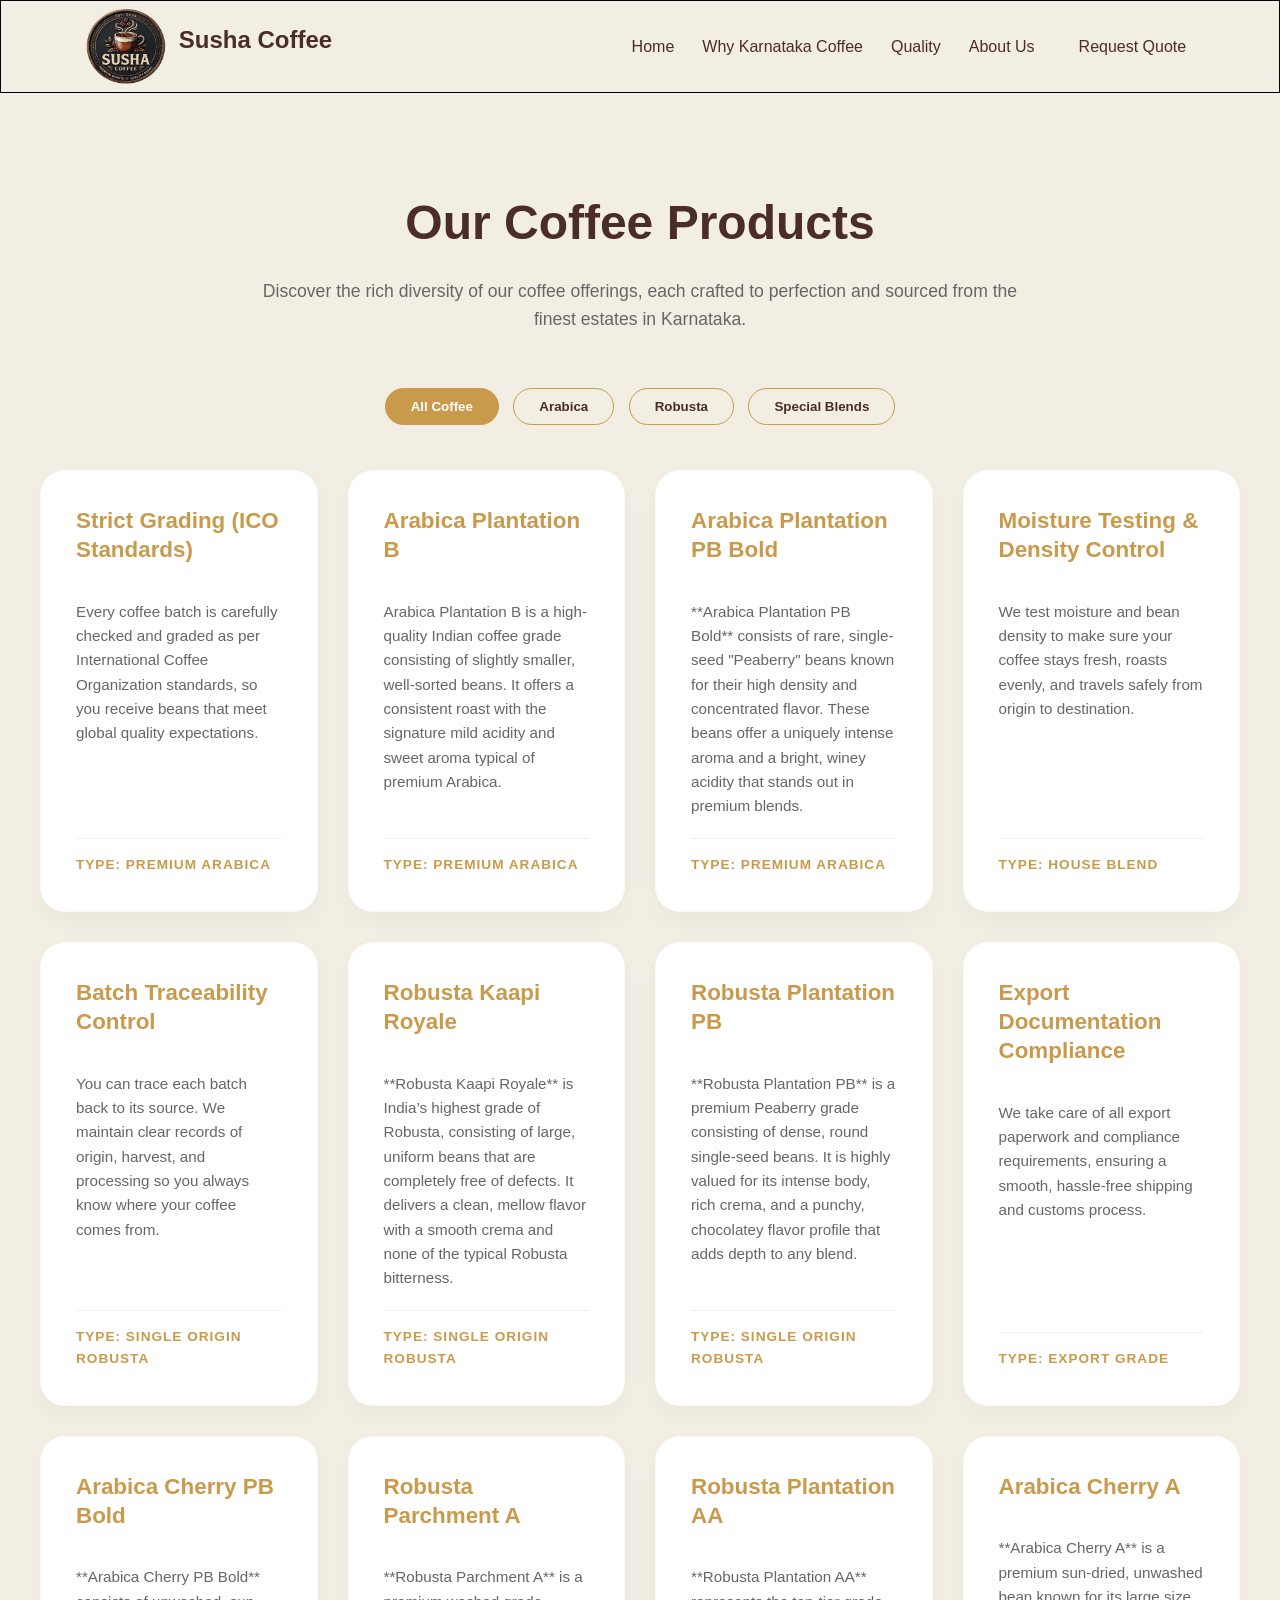
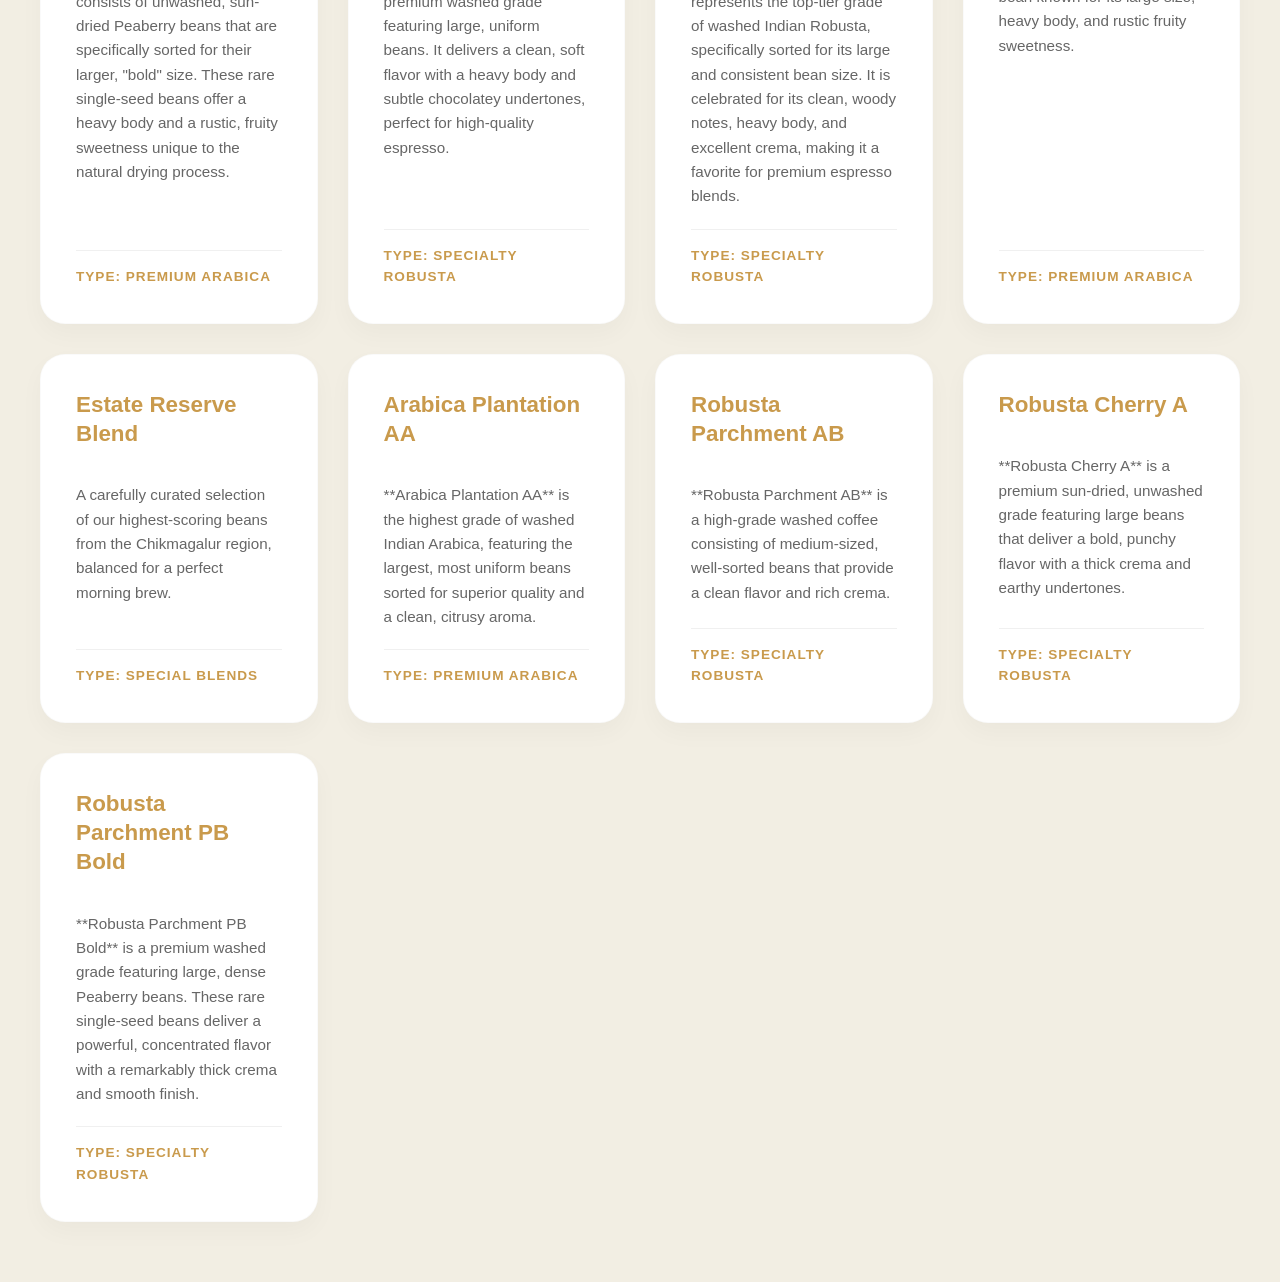
==== product.html @ 88b9f39b "Sushs coffe Group wesite prototype" ====
<!DOCTYPE html>
<html lang="en">
<head>
    <meta charset="UTF-8">
    <meta name="viewport" content="width=device-width, initial-scale=1.0">
    <title>Our Coffee Products | Susha Coffee</title>
    <style>
        /* --- CSS STYLES --- */
        :root {
            --bg-cream: #f2eee3;    /* The background color from your image */
            --card-white: #ffffff;
            --accent-gold: #c99a4c; /* The gold/tan color for titles */
            --text-dark: #4a2c2a;   /* Deep coffee brown */
            --text-muted: #666666;
        }

        body {
            background-color: var(--bg-cream);
            font-family: 'Segoe UI', Roboto, Helvetica, Arial, sans-serif;
            margin: 0;
            padding: 0;
            color: var(--text-dark);
            line-height: 1.6;
        }
        
        /* NAVBAR */
.navbar {
    background-color: var(--cream);
    display: flex;
    align-items: center;
    justify-content: space-between;
    padding: 0px 6%;
    position: sticky;
    top: 0;
    z-index: 1000;
    border-radius: 0%;
    border: 1px solid black;
}

.nav-logo {
    display: flex;
}

.nav-logo h2 {
    margin-top: 20px;
    margin-left: 5px;
    color: var(--coffee);
}


.nav-logo img {
    width: 80px;
    height: 75px;
    margin: 8px;

}

/* Desktop menu */
.nav-links {
    display: flex;
    list-style: none;
    gap: 28px;
}

.nav-links li a {
    text-decoration: none;
    color: var(--coffee);
    font-weight: 500;
    transition: 0.3s;
}

.nav-links li a:hover {
    color: var(--gold);
}

/* CTA button */
.btn-quote {
    padding: 8px 16px;
    border: 1px solid var(--gold);
    border-radius: 20px;
}

/* Hamburger */
.menu-toggle {
    display: none;
    flex-direction: column;
    cursor: pointer;
}

.menu-toggle span {
    background: black;
    height: 3px;
    width: 25px;
    margin: 4px 0;
    border-radius: 2px;
    transition: 0.3s ease;
    transform-origin: center;
}
        .container {
            max-width: 1200px;
            margin: 0 auto;
            padding: 60px 20px;
        }

        /* Header Section */
        .header-section {
            text-align: center;
            margin-bottom: 50px;
        }

        .header-section h1 {
            font-size: 3rem;
            margin-bottom: 15px;
            font-weight: 700;
        }

        .header-section p {
            max-width: 800px;
            margin: 0 auto;
            font-size: 1.1rem;
            color: var(--text-muted);
        }

        /* Filter Controls */
        .filter-controls {
            text-align: center;
            margin-bottom: 40px;
        }

        .filter-btn {
            background: transparent;
            border: 1.5px solid var(--accent-gold);
            color: var(--text-dark);
            padding: 10px 25px;
            margin: 5px;
            border-radius: 30px;
            cursor: pointer;
            font-weight: 600;
            transition: all 0.3s ease;
        }

        .filter-btn.active, .filter-btn:hover {
            background-color: var(--accent-gold);
            color: white;
        }

        /* Product Grid */
        .product-grid {
            display: grid;
            grid-template-columns: repeat(auto-fill, minmax(230px ,1fr));
            gap: 30px;
        }

        /* Card Design - Matching your image */
        .product-card {
            background-color: var(--card-white);
            border-radius: 25px;
            padding: 35px;
            box-shadow: 0 10px 25px rgba(0,0,0,0.03);
            transition: transform 0.3s ease, box-shadow 0.3s ease, opacity 0.3s ease;
            border: 1px solid rgba(0,0,0,0.02);
            display: flex;
            flex-direction: column;
        }

        .product-card:hover {
            transform: translateY(-8px);
            box-shadow: 0 15px 35px rgba(0,0,0,0.08);
        }

        .card-title {
            color: var(--accent-gold);
            font-size: 1.4rem;
            margin-bottom: 20px;
            margin-top: 0;
            line-height: 1.3;
        }

        .card-description {
            font-size: 0.95rem;
            color: var(--text-muted);
            margin-bottom: 20px;
            flex-grow: 1;
        }

        .card-meta {
            font-size: 0.85rem;
            font-weight: bold;
            text-transform: uppercase;
            letter-spacing: 1px;
            color: var(--accent-gold);
            border-top: 1px solid #f0f0f0;
            padding-top: 15px;
        }

        /* Animation for Filtering */
        .hidden {
            display: none;
        }

        @media (max-width: 768px) {
            .header-section h1 { font-size: 2.2rem; }
        }
    </style>
</head>
<body>

    <!-- NAV -->
    <nav class="navbar">
        <div class="nav-logo">
            <img src="Assets/Images/logo2-removebg-preview.png" alt="Susha Coffee Logo">
            <h2>Susha Coffee</h2>
        </div>

        <!-- Hamburger -->
        <div class="menu-toggle" id="menuToggle">
            <span></span>
            <span></span>
            <span></span>
        </div>

        <ul class="nav-links" id="navLinks">
            <li><a href="#">Home</a></li>
            <li><a href="index.html#why-kar">Why Karnataka Coffee</a></li>
            <li><a href="index.html#quality">Quality</a></li>
            <li><a href="about.html">About Us</a></li>
            <li><a href="index.html#contact-form" class="btn-quote">Request Quote</a></li>
        </ul>

    </nav>


    <div class="container">
        <header class="header-section">
            <h1>Our Coffee Products</h1>
            <p>Discover the rich diversity of our coffee offerings, each crafted to perfection and sourced from the finest estates in Karnataka.</p>
        </header>

        <div class="filter-controls">
            <button class="filter-btn active" data-filter="all">All Coffee</button>
            <button class="filter-btn" data-filter="arabica">Arabica</button>
            <button class="filter-btn" data-filter="robusta">Robusta</button>
            <button class="filter-btn" data-filter="blends">Special Blends</button>
        </div>

        <div class="product-grid" id="productGrid">
            
            <div class="product-card" data-category="arabica">
                <h3 class="card-title">Strict Grading (ICO Standards)</h3>
                <p class="card-description">Every coffee batch is carefully checked and graded as per International Coffee Organization standards, so you receive beans that meet global quality expectations.</p>
                <div class="card-meta">Type: Premium Arabica</div>
            </div>
            
            <div class="product-card" data-category="arabica">
                <h3 class="card-title">Arabica Plantation B</h3>
                <p class="card-description">Arabica Plantation B is a high-quality Indian coffee grade consisting of slightly smaller, well-sorted beans. It offers a consistent roast with the signature mild acidity and sweet aroma typical of premium Arabica.</p>
                <div class="card-meta">Type: Premium Arabica</div>
            </div>

            <div class="product-card" data-category="arabica">
                <h3 class="card-title">Arabica Plantation PB Bold</h3>
                <p class="card-description">**Arabica Plantation PB Bold** consists of rare, single-seed "Peaberry" beans known for their high density and concentrated flavor. These beans offer a uniquely intense aroma and a bright, winey acidity that stands out in premium blends.</p>
                <div class="card-meta">Type: Premium Arabica</div>
            </div>

            <div class="product-card" data-category="blends">
                <h3 class="card-title">Moisture Testing & Density Control</h3>
                <p class="card-description">We test moisture and bean density to make sure your coffee stays fresh, roasts evenly, and travels safely from origin to destination.</p>
                <div class="card-meta">Type: House Blend</div>
            </div>

            <div class="product-card" data-category="robusta">
                <h3 class="card-title">Batch Traceability Control</h3>
                <p class="card-description">You can trace each batch back to its source. We maintain clear records of origin, harvest, and processing so you always know where your coffee comes from.</p>
                <div class="card-meta">Type: Single Origin Robusta</div>
            </div>

            <div class="product-card" data-category="robusta">
                <h3 class="card-title">Robusta Kaapi Royale</h3>
                <p class="card-description">**Robusta Kaapi Royale** is India’s highest grade of Robusta, consisting of large, uniform beans that are completely free of defects. It delivers a clean, mellow flavor with a smooth crema and none of the typical Robusta bitterness.</p>
                <div class="card-meta">Type: Single Origin Robusta</div>
            </div>

            <div class="product-card" data-category="robusta">
                <h3 class="card-title">Robusta Plantation PB</h3>
                <p class="card-description">**Robusta Plantation PB** is a premium Peaberry grade consisting of dense, round single-seed beans. It is highly valued for its intense body, rich crema, and a punchy, chocolatey flavor profile that adds depth to any blend.</p>
                <div class="card-meta">Type: Single Origin Robusta</div>
            </div>

            <div class="product-card" data-category="arabica">
                <h3 class="card-title">Export Documentation Compliance</h3>
                <p class="card-description">We take care of all export paperwork and compliance requirements, ensuring a smooth, hassle-free shipping and customs process.</p>
                <div class="card-meta">Type: Export Grade</div>
            </div>

            <div class="product-card" data-category="arabica">
                <h3 class="card-title">Arabica Cherry PB Bold</h3>
                <p class="card-description">**Arabica Cherry PB Bold** consists of unwashed, sun-dried Peaberry beans that are specifically sorted for their larger, "bold" size. These rare single-seed beans offer a heavy body and a rustic, fruity sweetness unique to the natural drying process.</p>
                <div class="card-meta">Type: Premium Arabica</div>
            </div>

            <div class="product-card" data-category="robusta">
                <h3 class="card-title">Robusta Parchment A</h3>
                <p class="card-description">**Robusta Parchment A** is a premium washed grade featuring large, uniform beans. It delivers a clean, soft flavor with a heavy body and subtle chocolatey undertones, perfect for high-quality espresso.</p>
                <div class="card-meta">Type: Specialty Robusta</div>
            </div>

            <div class="product-card" data-category="robusta">
                <h3 class="card-title">Robusta Plantation AA</h3>
                <p class="card-description">**Robusta Plantation AA** represents the top-tier grade of washed Indian Robusta, specifically sorted for its large and consistent bean size. It is celebrated for its clean, woody notes, heavy body, and excellent crema, making it a favorite for premium espresso blends.</p>
                <div class="card-meta">Type: Specialty Robusta</div>
            </div>

            <div class="product-card" data-category="arabica">
                <h3 class="card-title">Arabica Cherry A</h3>
                <p class="card-description">**Arabica Cherry A** is a premium sun-dried, unwashed bean known for its large size, heavy body, and rustic fruity sweetness.</p>
                <div class="card-meta">Type: Premium Arabica</div>
            </div>

            <div class="product-card" data-category="blends">
                <h3 class="card-title">Estate Reserve Blend</h3>
                <p class="card-description">A carefully curated selection of our highest-scoring beans from the Chikmagalur region, balanced for a perfect morning brew.</p>
                <div class="card-meta">Type: Special Blends</div>
            </div>

            <div class="product-card" data-category="arabica">
                <h3 class="card-title">Arabica Plantation AA</h3>
                <p class="card-description">**Arabica Plantation AA** is the highest grade of washed Indian Arabica, featuring the largest, most uniform beans sorted for superior quality and a clean, citrusy aroma.</p>
                <div class="card-meta">Type: Premium Arabica</div>
            </div>

            <div class="product-card" data-category="robusta">
                <h3 class="card-title">Robusta Parchment AB</h3>
                <p class="card-description">**Robusta Parchment AB** is a high-grade washed coffee consisting of medium-sized, well-sorted beans that provide a clean flavor and rich crema.</p>
                <div class="card-meta">Type: Specialty Robusta</div>
            </div>

            <div class="product-card" data-category="robusta">
                <h3 class="card-title">Robusta Cherry A</h3>
                <p class="card-description">**Robusta Cherry A** is a premium sun-dried, unwashed grade featuring large beans that deliver a bold, punchy flavor with a thick crema and earthy undertones.</p>
                <div class="card-meta">Type: Specialty Robusta</div>
            </div>

            <div class="product-card" data-category="robusta">
                <h3 class="card-title">Robusta Parchment PB Bold</h3>
                <p class="card-description">**Robusta Parchment PB Bold** is a premium washed grade featuring large, dense Peaberry beans. These rare single-seed beans deliver a powerful, concentrated flavor with a remarkably thick crema and smooth finish.</p>
                <div class="card-meta">Type: Specialty Robusta</div>
            </div>

        </div>
    </div>

    <script>
        document.addEventListener('DOMContentLoaded', () => {
            const buttons = document.querySelectorAll('.filter-btn');
            const cards = document.querySelectorAll('.product-card');

            buttons.forEach(button => {
                button.addEventListener('click', () => {
                    // 1. Update active button UI
                    buttons.forEach(btn => btn.classList.remove('active'));
                    button.classList.add('active');

                    // 2. Get filter value
                    const filterValue = button.getAttribute('data-filter');

                    // 3. Filter the cards
                    cards.forEach(card => {
                        const cardCategory = card.getAttribute('data-category');
                        
                        if (filterValue === 'all' || filterValue === cardCategory) {
                            card.classList.remove('hidden');
                            // Small delay for fade-in effect
                            setTimeout(() => {
                                card.style.opacity = '1';
                                card.style.transform = 'scale(1)';
                            }, 10);
                        } else {
                            card.style.opacity = '0';
                            card.style.transform = 'scale(0.95)';
                            // Wait for transition before hiding
                            setTimeout(() => {
                                card.classList.add('hidden');
                            }, 300);
                        }
                    });
                });
            });
        });
    </script>
</body>
</html>
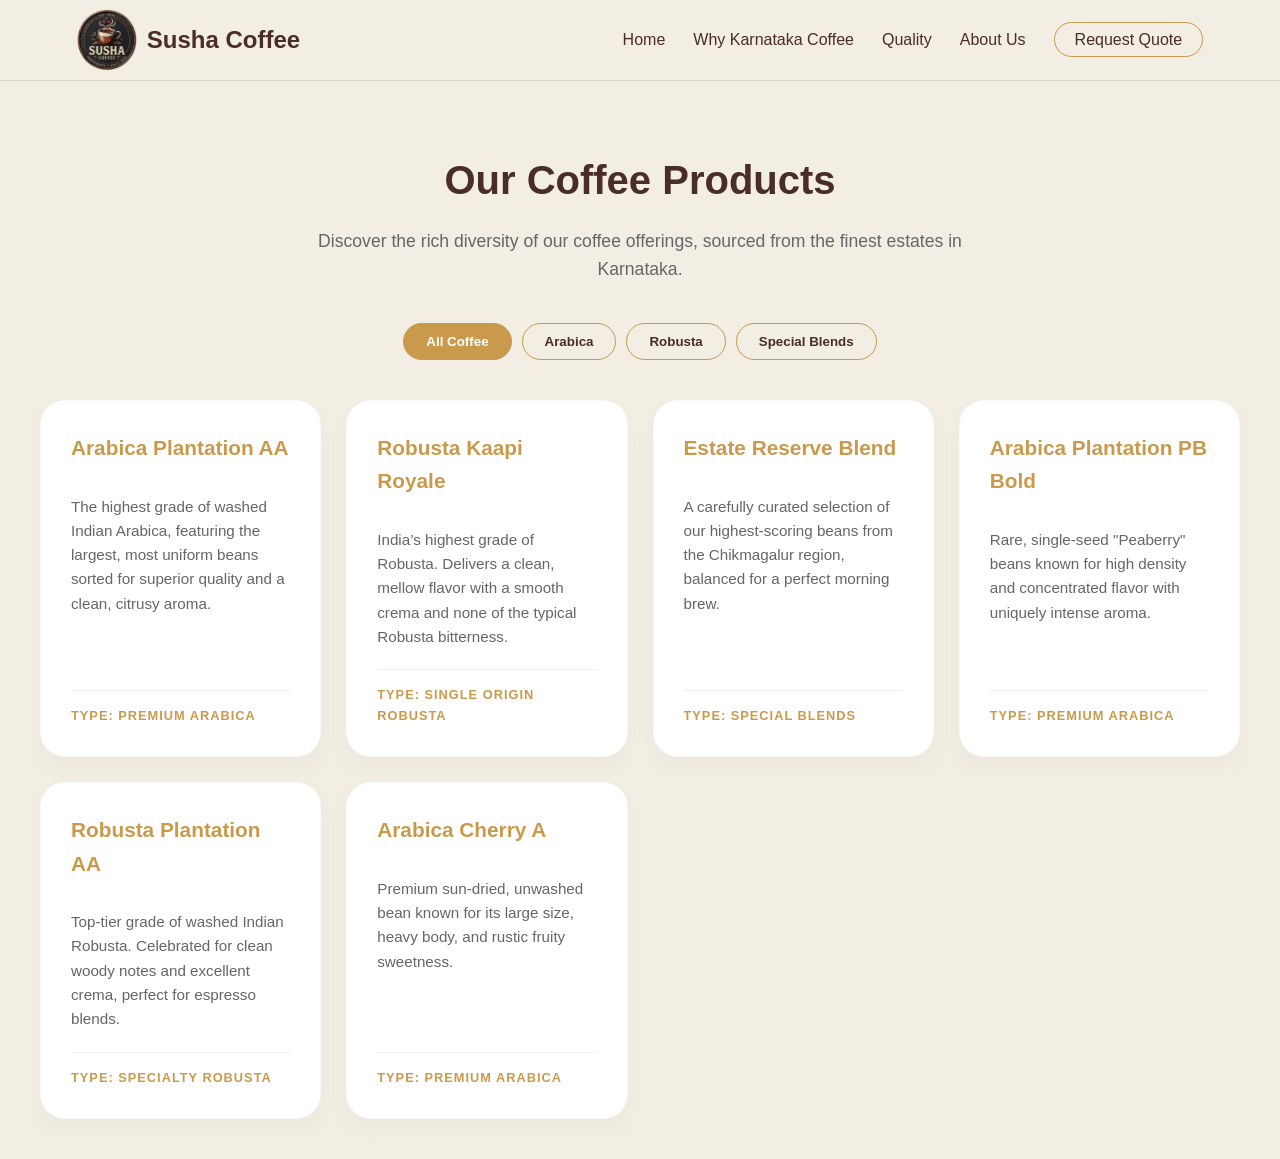
==== commit 91067471: "Update product page with responsive mobile view and hamburger menu" ====
--- a/product.html
+++ b/product.html
@@ -5,15 +5,17 @@
     <meta name="viewport" content="width=device-width, initial-scale=1.0">
     <title>Our Coffee Products | Susha Coffee</title>
     <style>
-        /* --- CSS STYLES --- */
+        /* --- CSS VARIABLES --- */
         :root {
-            --bg-cream: #f2eee3;    /* The background color from your image */
+            --bg-cream: #f2eee3;
             --card-white: #ffffff;
-            --accent-gold: #c99a4c; /* The gold/tan color for titles */
-            --text-dark: #4a2c2a;   /* Deep coffee brown */
+            --accent-gold: #c99a4c;
+            --text-dark: #4a2c2a;
             --text-muted: #666666;
-        }
-
+            --nav-height: 80px;
+        }
+
+        /* --- BASE STYLES --- */
         body {
             background-color: var(--bg-cream);
             font-family: 'Segoe UI', Roboto, Helvetica, Arial, sans-serif;
@@ -21,101 +23,105 @@
             padding: 0;
             color: var(--text-dark);
             line-height: 1.6;
-        }
-        
-        /* NAVBAR */
-.navbar {
-    background-color: var(--cream);
-    display: flex;
-    align-items: center;
-    justify-content: space-between;
-    padding: 0px 6%;
-    position: sticky;
-    top: 0;
-    z-index: 1000;
-    border-radius: 0%;
-    border: 1px solid black;
-}
-
-.nav-logo {
-    display: flex;
-}
-
-.nav-logo h2 {
-    margin-top: 20px;
-    margin-left: 5px;
-    color: var(--coffee);
-}
-
-
-.nav-logo img {
-    width: 80px;
-    height: 75px;
-    margin: 8px;
-
-}
-
-/* Desktop menu */
-.nav-links {
-    display: flex;
-    list-style: none;
-    gap: 28px;
-}
-
-.nav-links li a {
-    text-decoration: none;
-    color: var(--coffee);
-    font-weight: 500;
-    transition: 0.3s;
-}
-
-.nav-links li a:hover {
-    color: var(--gold);
-}
-
-/* CTA button */
-.btn-quote {
-    padding: 8px 16px;
-    border: 1px solid var(--gold);
-    border-radius: 20px;
-}
-
-/* Hamburger */
-.menu-toggle {
-    display: none;
-    flex-direction: column;
-    cursor: pointer;
-}
-
-.menu-toggle span {
-    background: black;
-    height: 3px;
-    width: 25px;
-    margin: 4px 0;
-    border-radius: 2px;
-    transition: 0.3s ease;
-    transform-origin: center;
-}
+            overflow-x: hidden;
+        }
+
+        /* --- NAVBAR --- */
+        .navbar {
+            background-color: var(--bg-cream);
+            display: flex;
+            align-items: center;
+            justify-content: space-between;
+            padding: 0 6%;
+            height: var(--nav-height);
+            position: sticky;
+            top: 0;
+            z-index: 1000;
+            border-bottom: 1px solid rgba(0,0,0,0.1);
+        }
+
+        .nav-logo {
+            display: flex;
+            align-items: center;
+        }
+
+        .nav-logo h2 {
+            margin: 0 0 0 10px;
+            color: var(--text-dark);
+            font-size: 1.5rem;
+        }
+
+        .nav-logo img {
+            width: 60px;
+            height: auto;
+        }
+
+        /* Desktop Menu */
+        .nav-links {
+            display: flex;
+            list-style: none;
+            gap: 28px;
+            align-items: center;
+            margin: 0;
+            padding: 0;
+            transition: 0.4s ease-in-out;
+        }
+
+        .nav-links li a {
+            text-decoration: none;
+            color: var(--text-dark);
+            font-weight: 500;
+            transition: 0.3s;
+        }
+
+        .nav-links li a:hover {
+            color: var(--accent-gold);
+        }
+
+        .btn-quote {
+            padding: 8px 20px;
+            border: 1.5px solid var(--accent-gold);
+            border-radius: 25px;
+            background: transparent;
+        }
+
+        /* Hamburger Icon */
+        .menu-toggle {
+            display: none;
+            flex-direction: column;
+            cursor: pointer;
+            z-index: 1001;
+        }
+
+        .menu-toggle span {
+            background: var(--text-dark);
+            height: 3px;
+            width: 25px;
+            margin: 4px 0;
+            border-radius: 2px;
+            transition: 0.3s ease;
+        }
+
+        /* --- MAIN CONTENT --- */
         .container {
             max-width: 1200px;
             margin: 0 auto;
-            padding: 60px 20px;
-        }
-
-        /* Header Section */
+            padding: 40px 20px;
+        }
+
         .header-section {
             text-align: center;
-            margin-bottom: 50px;
+            margin-bottom: 40px;
         }
 
         .header-section h1 {
-            font-size: 3rem;
+            font-size: 2.5rem;
             margin-bottom: 15px;
             font-weight: 700;
         }
 
         .header-section p {
-            max-width: 800px;
+            max-width: 700px;
             margin: 0 auto;
             font-size: 1.1rem;
             color: var(--text-muted);
@@ -125,14 +131,17 @@
         .filter-controls {
             text-align: center;
             margin-bottom: 40px;
+            display: flex;
+            justify-content: center;
+            flex-wrap: wrap;
+            gap: 10px;
         }
 
         .filter-btn {
             background: transparent;
             border: 1.5px solid var(--accent-gold);
             color: var(--text-dark);
-            padding: 10px 25px;
-            margin: 5px;
+            padding: 10px 22px;
             border-radius: 30px;
             cursor: pointer;
             font-weight: 600;
@@ -147,33 +156,31 @@
         /* Product Grid */
         .product-grid {
             display: grid;
-            grid-template-columns: repeat(auto-fill, minmax(230px ,1fr));
-            gap: 30px;
-        }
-
-        /* Card Design - Matching your image */
+            grid-template-columns: repeat(auto-fill, minmax(280px, 1fr));
+            gap: 25px;
+        }
+
         .product-card {
             background-color: var(--card-white);
             border-radius: 25px;
-            padding: 35px;
+            padding: 30px;
             box-shadow: 0 10px 25px rgba(0,0,0,0.03);
             transition: transform 0.3s ease, box-shadow 0.3s ease, opacity 0.3s ease;
+            display: flex;
+            flex-direction: column;
             border: 1px solid rgba(0,0,0,0.02);
-            display: flex;
-            flex-direction: column;
         }
 
         .product-card:hover {
-            transform: translateY(-8px);
+            transform: translateY(-5px);
             box-shadow: 0 15px 35px rgba(0,0,0,0.08);
         }
 
         .card-title {
             color: var(--accent-gold);
-            font-size: 1.4rem;
-            margin-bottom: 20px;
+            font-size: 1.3rem;
+            margin-bottom: 15px;
             margin-top: 0;
-            line-height: 1.3;
         }
 
         .card-description {
@@ -184,8 +191,8 @@
         }
 
         .card-meta {
-            font-size: 0.85rem;
-            font-weight: bold;
+            font-size: 0.8rem;
+            font-weight: 700;
             text-transform: uppercase;
             letter-spacing: 1px;
             color: var(--accent-gold);
@@ -193,26 +200,75 @@
             padding-top: 15px;
         }
 
-        /* Animation for Filtering */
         .hidden {
             display: none;
         }
 
-        @media (max-width: 768px) {
-            .header-section h1 { font-size: 2.2rem; }
+        /* --- MOBILE RESPONSIVE QUERIES --- */
+        @media (max-width: 992px) {
+            .menu-toggle {
+                display: flex;
+            }
+
+            .nav-links {
+                position: fixed;
+                top: 0;
+                right: -100%;
+                width: 70%;
+                height: 100vh;
+                background-color: var(--card-white);
+                flex-direction: column;
+                justify-content: center;
+                box-shadow: -10px 0 30px rgba(0,0,0,0.1);
+                z-index: 1000;
+            }
+
+            .nav-links.active {
+                right: 0;
+            }
+
+            /* Hamburger to X Animation */
+            .menu-toggle.open span:nth-child(1) {
+                transform: rotate(45deg) translate(5px, 6px);
+            }
+            .menu-toggle.open span:nth-child(2) {
+                opacity: 0;
+            }
+            .menu-toggle.open span:nth-child(3) {
+                transform: rotate(-45deg) translate(5px, -6px);
+            }
+        }
+
+        @media (max-width: 600px) {
+            .header-section h1 { font-size: 1.8rem; }
+            
+            .filter-controls {
+                justify-content: flex-start;
+                overflow-x: auto;
+                white-space: nowrap;
+                padding: 0 10px 15px 10px;
+                -webkit-overflow-scrolling: touch;
+            }
+
+            .filter-btn {
+                padding: 8px 16px;
+                font-size: 0.85rem;
+            }
+
+            .product-grid {
+                grid-template-columns: 1fr; /* Single column on phones */
+            }
         }
     </style>
 </head>
 <body>
 
-    <!-- NAV -->
     <nav class="navbar">
         <div class="nav-logo">
             <img src="Assets/Images/logo2-removebg-preview.png" alt="Susha Coffee Logo">
             <h2>Susha Coffee</h2>
         </div>
 
-        <!-- Hamburger -->
         <div class="menu-toggle" id="menuToggle">
             <span></span>
             <span></span>
@@ -226,14 +282,12 @@
             <li><a href="about.html">About Us</a></li>
             <li><a href="index.html#contact-form" class="btn-quote">Request Quote</a></li>
         </ul>
-
     </nav>
-
 
     <div class="container">
         <header class="header-section">
             <h1>Our Coffee Products</h1>
-            <p>Discover the rich diversity of our coffee offerings, each crafted to perfection and sourced from the finest estates in Karnataka.</p>
+            <p>Discover the rich diversity of our coffee offerings, sourced from the finest estates in Karnataka.</p>
         </header>
 
         <div class="filter-controls">
@@ -244,77 +298,16 @@
         </div>
 
         <div class="product-grid" id="productGrid">
-            
             <div class="product-card" data-category="arabica">
-                <h3 class="card-title">Strict Grading (ICO Standards)</h3>
-                <p class="card-description">Every coffee batch is carefully checked and graded as per International Coffee Organization standards, so you receive beans that meet global quality expectations.</p>
+                <h3 class="card-title">Arabica Plantation AA</h3>
+                <p class="card-description">The highest grade of washed Indian Arabica, featuring the largest, most uniform beans sorted for superior quality and a clean, citrusy aroma.</p>
                 <div class="card-meta">Type: Premium Arabica</div>
-            </div>
-            
-            <div class="product-card" data-category="arabica">
-                <h3 class="card-title">Arabica Plantation B</h3>
-                <p class="card-description">Arabica Plantation B is a high-quality Indian coffee grade consisting of slightly smaller, well-sorted beans. It offers a consistent roast with the signature mild acidity and sweet aroma typical of premium Arabica.</p>
-                <div class="card-meta">Type: Premium Arabica</div>
-            </div>
-
-            <div class="product-card" data-category="arabica">
-                <h3 class="card-title">Arabica Plantation PB Bold</h3>
-                <p class="card-description">**Arabica Plantation PB Bold** consists of rare, single-seed "Peaberry" beans known for their high density and concentrated flavor. These beans offer a uniquely intense aroma and a bright, winey acidity that stands out in premium blends.</p>
-                <div class="card-meta">Type: Premium Arabica</div>
-            </div>
-
-            <div class="product-card" data-category="blends">
-                <h3 class="card-title">Moisture Testing & Density Control</h3>
-                <p class="card-description">We test moisture and bean density to make sure your coffee stays fresh, roasts evenly, and travels safely from origin to destination.</p>
-                <div class="card-meta">Type: House Blend</div>
-            </div>
-
-            <div class="product-card" data-category="robusta">
-                <h3 class="card-title">Batch Traceability Control</h3>
-                <p class="card-description">You can trace each batch back to its source. We maintain clear records of origin, harvest, and processing so you always know where your coffee comes from.</p>
-                <div class="card-meta">Type: Single Origin Robusta</div>
             </div>
 
             <div class="product-card" data-category="robusta">
                 <h3 class="card-title">Robusta Kaapi Royale</h3>
-                <p class="card-description">**Robusta Kaapi Royale** is India’s highest grade of Robusta, consisting of large, uniform beans that are completely free of defects. It delivers a clean, mellow flavor with a smooth crema and none of the typical Robusta bitterness.</p>
+                <p class="card-description">India’s highest grade of Robusta. Delivers a clean, mellow flavor with a smooth crema and none of the typical Robusta bitterness.</p>
                 <div class="card-meta">Type: Single Origin Robusta</div>
-            </div>
-
-            <div class="product-card" data-category="robusta">
-                <h3 class="card-title">Robusta Plantation PB</h3>
-                <p class="card-description">**Robusta Plantation PB** is a premium Peaberry grade consisting of dense, round single-seed beans. It is highly valued for its intense body, rich crema, and a punchy, chocolatey flavor profile that adds depth to any blend.</p>
-                <div class="card-meta">Type: Single Origin Robusta</div>
-            </div>
-
-            <div class="product-card" data-category="arabica">
-                <h3 class="card-title">Export Documentation Compliance</h3>
-                <p class="card-description">We take care of all export paperwork and compliance requirements, ensuring a smooth, hassle-free shipping and customs process.</p>
-                <div class="card-meta">Type: Export Grade</div>
-            </div>
-
-            <div class="product-card" data-category="arabica">
-                <h3 class="card-title">Arabica Cherry PB Bold</h3>
-                <p class="card-description">**Arabica Cherry PB Bold** consists of unwashed, sun-dried Peaberry beans that are specifically sorted for their larger, "bold" size. These rare single-seed beans offer a heavy body and a rustic, fruity sweetness unique to the natural drying process.</p>
-                <div class="card-meta">Type: Premium Arabica</div>
-            </div>
-
-            <div class="product-card" data-category="robusta">
-                <h3 class="card-title">Robusta Parchment A</h3>
-                <p class="card-description">**Robusta Parchment A** is a premium washed grade featuring large, uniform beans. It delivers a clean, soft flavor with a heavy body and subtle chocolatey undertones, perfect for high-quality espresso.</p>
-                <div class="card-meta">Type: Specialty Robusta</div>
-            </div>
-
-            <div class="product-card" data-category="robusta">
-                <h3 class="card-title">Robusta Plantation AA</h3>
-                <p class="card-description">**Robusta Plantation AA** represents the top-tier grade of washed Indian Robusta, specifically sorted for its large and consistent bean size. It is celebrated for its clean, woody notes, heavy body, and excellent crema, making it a favorite for premium espresso blends.</p>
-                <div class="card-meta">Type: Specialty Robusta</div>
-            </div>
-
-            <div class="product-card" data-category="arabica">
-                <h3 class="card-title">Arabica Cherry A</h3>
-                <p class="card-description">**Arabica Cherry A** is a premium sun-dried, unwashed bean known for its large size, heavy body, and rustic fruity sweetness.</p>
-                <div class="card-meta">Type: Premium Arabica</div>
             </div>
 
             <div class="product-card" data-category="blends">
@@ -324,53 +317,43 @@
             </div>
 
             <div class="product-card" data-category="arabica">
-                <h3 class="card-title">Arabica Plantation AA</h3>
-                <p class="card-description">**Arabica Plantation AA** is the highest grade of washed Indian Arabica, featuring the largest, most uniform beans sorted for superior quality and a clean, citrusy aroma.</p>
+                <h3 class="card-title">Arabica Plantation PB Bold</h3>
+                <p class="card-description">Rare, single-seed "Peaberry" beans known for high density and concentrated flavor with uniquely intense aroma.</p>
                 <div class="card-meta">Type: Premium Arabica</div>
             </div>
 
             <div class="product-card" data-category="robusta">
-                <h3 class="card-title">Robusta Parchment AB</h3>
-                <p class="card-description">**Robusta Parchment AB** is a high-grade washed coffee consisting of medium-sized, well-sorted beans that provide a clean flavor and rich crema.</p>
+                <h3 class="card-title">Robusta Plantation AA</h3>
+                <p class="card-description">Top-tier grade of washed Indian Robusta. Celebrated for clean woody notes and excellent crema, perfect for espresso blends.</p>
                 <div class="card-meta">Type: Specialty Robusta</div>
             </div>
 
-            <div class="product-card" data-category="robusta">
-                <h3 class="card-title">Robusta Cherry A</h3>
-                <p class="card-description">**Robusta Cherry A** is a premium sun-dried, unwashed grade featuring large beans that deliver a bold, punchy flavor with a thick crema and earthy undertones.</p>
-                <div class="card-meta">Type: Specialty Robusta</div>
-            </div>
-
-            <div class="product-card" data-category="robusta">
-                <h3 class="card-title">Robusta Parchment PB Bold</h3>
-                <p class="card-description">**Robusta Parchment PB Bold** is a premium washed grade featuring large, dense Peaberry beans. These rare single-seed beans deliver a powerful, concentrated flavor with a remarkably thick crema and smooth finish.</p>
-                <div class="card-meta">Type: Specialty Robusta</div>
-            </div>
-
+            <div class="product-card" data-category="arabica">
+                <h3 class="card-title">Arabica Cherry A</h3>
+                <p class="card-description">Premium sun-dried, unwashed bean known for its large size, heavy body, and rustic fruity sweetness.</p>
+                <div class="card-meta">Type: Premium Arabica</div>
+            </div>
         </div>
     </div>
 
     <script>
         document.addEventListener('DOMContentLoaded', () => {
+            // Filter Logic
             const buttons = document.querySelectorAll('.filter-btn');
             const cards = document.querySelectorAll('.product-card');
 
             buttons.forEach(button => {
                 button.addEventListener('click', () => {
-                    // 1. Update active button UI
                     buttons.forEach(btn => btn.classList.remove('active'));
                     button.classList.add('active');
 
-                    // 2. Get filter value
                     const filterValue = button.getAttribute('data-filter');
 
-                    // 3. Filter the cards
                     cards.forEach(card => {
                         const cardCategory = card.getAttribute('data-category');
                         
                         if (filterValue === 'all' || filterValue === cardCategory) {
                             card.classList.remove('hidden');
-                            // Small delay for fade-in effect
                             setTimeout(() => {
                                 card.style.opacity = '1';
                                 card.style.transform = 'scale(1)';
@@ -378,7 +361,6 @@
                         } else {
                             card.style.opacity = '0';
                             card.style.transform = 'scale(0.95)';
-                            // Wait for transition before hiding
                             setTimeout(() => {
                                 card.classList.add('hidden');
                             }, 300);
@@ -386,6 +368,23 @@
                     });
                 });
             });
+
+            // Mobile Menu Logic
+            const menuToggle = document.getElementById('menuToggle');
+            const navLinks = document.getElementById('navLinks');
+
+            menuToggle.addEventListener('click', () => {
+                navLinks.classList.toggle('active');
+                menuToggle.classList.toggle('open');
+            });
+
+            // Close menu on link click
+            document.querySelectorAll('.nav-links li a').forEach(link => {
+                link.addEventListener('click', () => {
+                    navLinks.classList.remove('active');
+                    menuToggle.classList.remove('open');
+                });
+            });
         });
     </script>
 </body>
